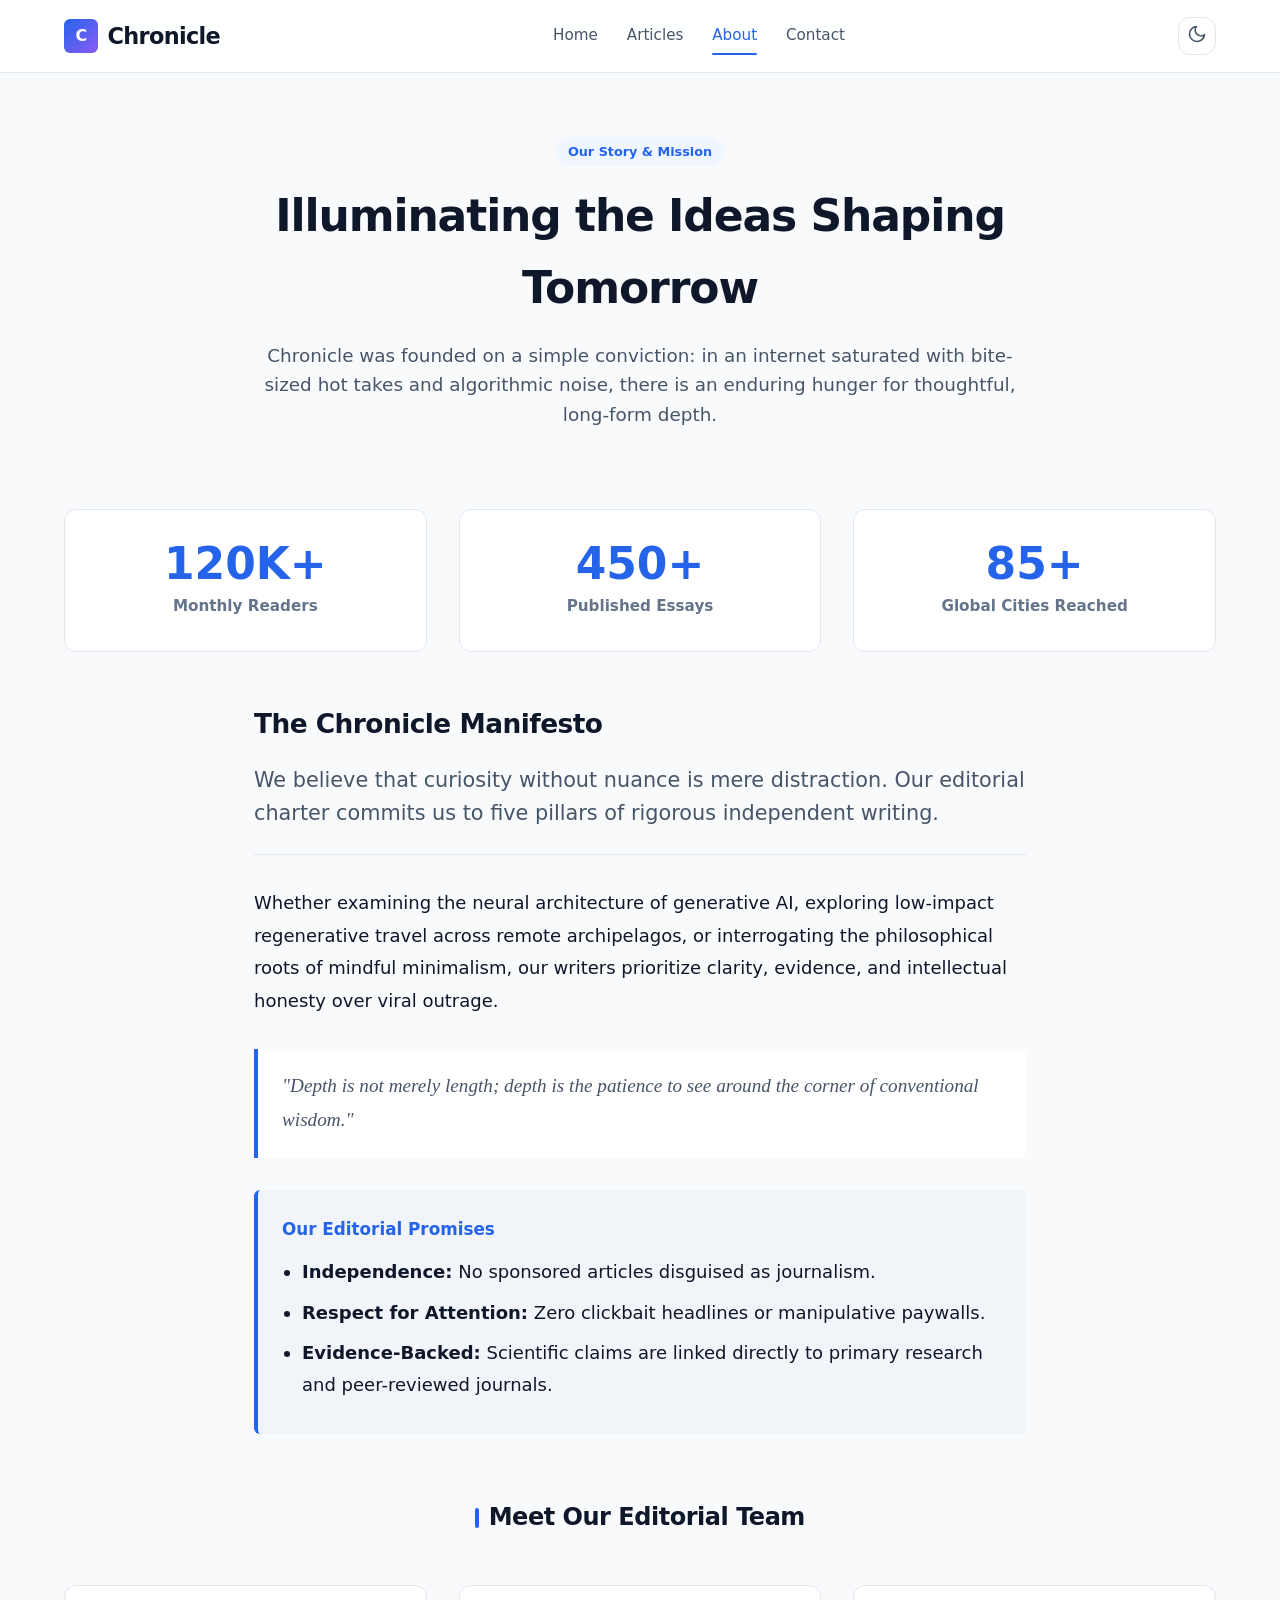
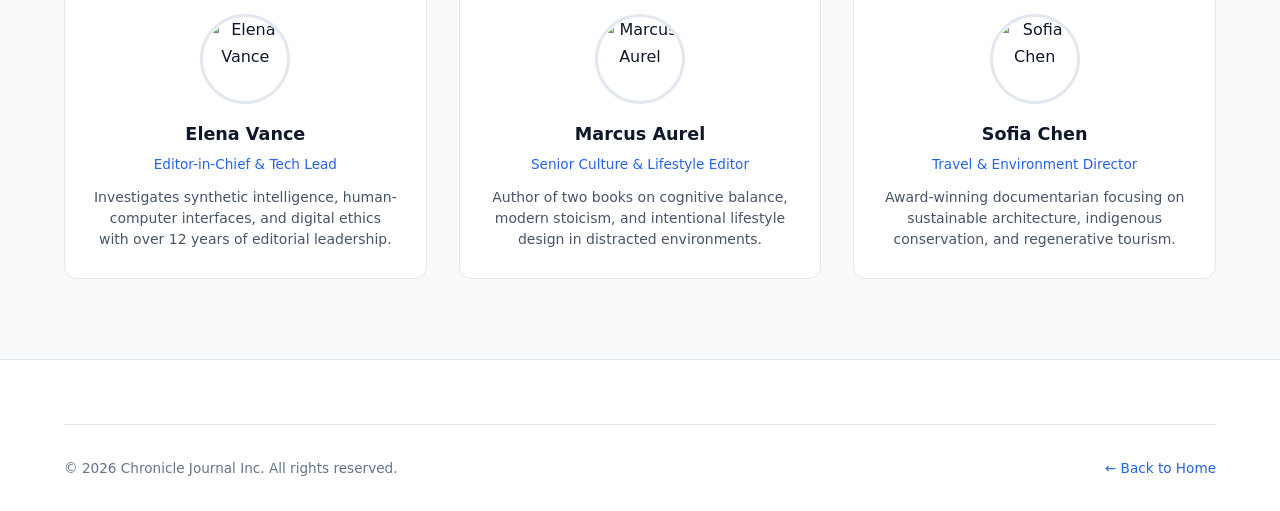
==== about.html @ 24507520 "Initial commit: Chronicle general blog website" ====
<!DOCTYPE html>
<html lang="en" data-theme="light">
<head>
  <meta charset="UTF-8" />
  <meta name="viewport" content="width=device-width, initial-scale=1.0" />
  <title>About Us — Chronicle Journal</title>
  <link rel="stylesheet" href="css/style.css" />
</head>
<body>
  <!-- Header -->
  <header class="site-header">
    <div class="container header-inner">
      <a href="index.html" class="site-logo">
        <span class="logo-badge">C</span>
        <span>Chronicle</span>
      </a>

      <nav id="nav-menu" class="nav-menu">
        <a href="index.html" class="nav-link">Home</a>
        <a href="index.html#articles" class="nav-link">Articles</a>
        <a href="about.html" class="nav-link active">About</a>
        <a href="contact.html" class="nav-link">Contact</a>
      </nav>

      <div class="header-actions">
        <button id="theme-toggle" class="icon-btn" title="Toggle light/dark theme" aria-label="Toggle theme">
          <span class="theme-icon">
            <svg width="20" height="20" viewBox="0 0 24 24" fill="none" stroke="currentColor" stroke-width="2" stroke-linecap="round" stroke-linejoin="round">
              <path d="M21 12.79A9 9 0 1 1 11.21 3 7 7 0 0 0 21 12.79z"></path>
            </svg>
          </span>
        </button>

        <button id="mobile-menu-btn" class="icon-btn mobile-menu-toggle" aria-label="Toggle mobile menu">
          <svg width="20" height="20" viewBox="0 0 24 24" fill="none" stroke="currentColor" stroke-width="2" stroke-linecap="round" stroke-linejoin="round">
            <line x1="3" y1="12" x2="21" y2="12"></line>
            <line x1="3" y1="6" x2="21" y2="6"></line>
            <line x1="3" y1="18" x2="21" y2="18"></line>
          </svg>
        </button>
      </div>
    </div>
  </header>

  <main>
    <!-- Page Hero -->
    <section class="page-hero">
      <span class="category-badge">Our Story & Mission</span>
      <h1 class="page-hero-title">Illuminating the Ideas Shaping Tomorrow</h1>
      <p class="page-hero-subtitle">Chronicle was founded on a simple conviction: in an internet saturated with bite-sized hot takes and algorithmic noise, there is an enduring hunger for thoughtful, long-form depth.</p>
    </section>

    <!-- Stats Section -->
    <div class="container">
      <div class="about-grid">
        <div class="stat-card">
          <div class="stat-num">120K+</div>
          <div class="stat-label">Monthly Readers</div>
        </div>
        <div class="stat-card">
          <div class="stat-num">450+</div>
          <div class="stat-label">Published Essays</div>
        </div>
        <div class="stat-card">
          <div class="stat-num">85+</div>
          <div class="stat-label">Global Cities Reached</div>
        </div>
      </div>
    </div>

    <!-- Mission & Manifesto -->
    <section class="container" style="max-width: 820px; margin: 2rem auto 4rem;">
      <article class="article-prose">
        <h2>The Chronicle Manifesto</h2>
        <p class="lead">We believe that curiosity without nuance is mere distraction. Our editorial charter commits us to five pillars of rigorous independent writing.</p>
        
        <p>Whether examining the neural architecture of generative AI, exploring low-impact regenerative travel across remote archipelagos, or interrogating the philosophical roots of mindful minimalism, our writers prioritize clarity, evidence, and intellectual honesty over viral outrage.</p>

        <blockquote>
          "Depth is not merely length; depth is the patience to see around the corner of conventional wisdom."
        </blockquote>

        <div class="callout-box">
          <h4>Our Editorial Promises</h4>
          <ul>
            <li><strong>Independence:</strong> No sponsored articles disguised as journalism.</li>
            <li><strong>Respect for Attention:</strong> Zero clickbait headlines or manipulative paywalls.</li>
            <li><strong>Evidence-Backed:</strong> Scientific claims are linked directly to primary research and peer-reviewed journals.</li>
          </ul>
        </div>
      </article>
    </section>

    <!-- Team Section -->
    <section class="container" id="team">
      <div class="section-header" style="text-align: center; justify-content: center; margin-bottom: 2.5rem;">
        <h2 class="section-title">Meet Our Editorial Team</h2>
      </div>

      <div class="team-grid">
        <div class="team-card">
          <img class="team-avatar" src="https://images.unsplash.com/photo-1534528741775-53994a69daeb?w=200&auto=format&fit=crop&q=80" alt="Elena Vance" />
          <h3 class="team-name">Elena Vance</h3>
          <div class="team-role">Editor-in-Chief & Tech Lead</div>
          <p class="team-bio">Investigates synthetic intelligence, human-computer interfaces, and digital ethics with over 12 years of editorial leadership.</p>
        </div>

        <div class="team-card">
          <img class="team-avatar" src="https://images.unsplash.com/photo-1507003211169-0a1dd7228f2d?w=200&auto=format&fit=crop&q=80" alt="Marcus Aurel" />
          <h3 class="team-name">Marcus Aurel</h3>
          <div class="team-role">Senior Culture & Lifestyle Editor</div>
          <p class="team-bio">Author of two books on cognitive balance, modern stoicism, and intentional lifestyle design in distracted environments.</p>
        </div>

        <div class="team-card">
          <img class="team-avatar" src="https://images.unsplash.com/photo-1573496359142-b8d87734a5a2?w=200&auto=format&fit=crop&q=80" alt="Sofia Chen" />
          <h3 class="team-name">Sofia Chen</h3>
          <div class="team-role">Travel & Environment Director</div>
          <p class="team-bio">Award-winning documentarian focusing on sustainable architecture, indigenous conservation, and regenerative tourism.</p>
        </div>
      </div>
    </section>
  </main>

  <!-- Scroll to Top Floating Button -->
  <button id="scroll-top-btn" class="scroll-top-btn" title="Back to top" aria-label="Back to top">
    <svg width="20" height="20" viewBox="0 0 24 24" fill="none" stroke="currentColor" stroke-width="2.5" stroke-linecap="round" stroke-linejoin="round">
      <polyline points="18 15 12 9 6 15"></polyline>
    </svg>
  </button>

  <!-- Footer -->
  <footer class="site-footer">
    <div class="container">
      <div class="footer-bottom">
        <p>© 2026 Chronicle Journal Inc. All rights reserved.</p>
        <p><a href="index.html" style="color: var(--accent); font-weight: 500;">← Back to Home</a></p>
      </div>
    </div>
  </footer>

  <script src="js/posts-data.js"></script>
  <script src="js/app.js"></script>
</body>
</html>
---- css/style.css ----
/* ==========================================================================
   CHRONICLE - MODERN BLOG DESIGN SYSTEM & STYLESHEET
   ========================================================================== */

/* --------------------------------------------------------------------------
   1. CSS Custom Properties / Color Tokens
   -------------------------------------------------------------------------- */
:root {
  /* Light Theme (Default) */
  --bg-primary: #f8fafc;
  --bg-secondary: #ffffff;
  --bg-card: #ffffff;
  --bg-elevated: #f1f5f9;
  --bg-input: #ffffff;
  --bg-tag: #e2e8f0;
  
  --text-primary: #0f172a;
  --text-secondary: #475569;
  --text-muted: #64748b;
  --text-light: #94a3b8;
  
  --border-color: #e2e8f0;
  --border-subtle: #cbd5e1;
  --border-focus: #3b82f6;

  --accent: #2563eb;
  --accent-hover: #1d4ed8;
  --accent-subtle: #eff6ff;
  --accent-glow: rgba(37, 99, 235, 0.15);
  
  --success: #10b981;
  --warning: #f59e0b;

  --shadow-sm: 0 1px 2px 0 rgba(0, 0, 0, 0.05);
  --shadow-md: 0 4px 6px -1px rgba(0, 0, 0, 0.08), 0 2px 4px -2px rgba(0, 0, 0, 0.05);
  --shadow-lg: 0 10px 25px -3px rgba(0, 0, 0, 0.08), 0 4px 6px -4px rgba(0, 0, 0, 0.04);
  --shadow-hover: 0 20px 25px -5px rgba(0, 0, 0, 0.1), 0 8px 10px -6px rgba(0, 0, 0, 0.05);

  --font-sans: system-ui, -apple-system, BlinkMacSystemFont, 'Segoe UI', Roboto, Helvetica, Arial, sans-serif;
  --font-serif: 'Georgia', Cambria, 'Times New Roman', Times, serif;
  --font-mono: ui-monospace, SFMono-Regular, Menlo, Monaco, Consolas, monospace;

  --radius-sm: 6px;
  --radius-md: 12px;
  --radius-lg: 18px;
  --radius-full: 9999px;

  --transition-fast: 0.15s ease;
  --transition-normal: 0.25s ease;
}

[data-theme="dark"] {
  --bg-primary: #0b0f17;
  --bg-secondary: #111827;
  --bg-card: #141c2e;
  --bg-elevated: #1e293b;
  --bg-input: #1b2438;
  --bg-tag: #243048;

  --text-primary: #f8fafc;
  --text-secondary: #cbd5e1;
  --text-muted: #94a3b8;
  --text-light: #64748b;

  --border-color: #1e293b;
  --border-subtle: #334155;
  --border-focus: #60a5fa;

  --accent: #3b82f6;
  --accent-hover: #60a5fa;
  --accent-subtle: rgba(59, 130, 246, 0.15);
  --accent-glow: rgba(59, 130, 246, 0.25);

  --shadow-sm: 0 1px 2px 0 rgba(0, 0, 0, 0.4);
  --shadow-md: 0 4px 6px -1px rgba(0, 0, 0, 0.5);
  --shadow-lg: 0 10px 25px -3px rgba(0, 0, 0, 0.6);
  --shadow-hover: 0 20px 25px -5px rgba(0, 0, 0, 0.7);
}

/* --------------------------------------------------------------------------
   2. Reset & Base Typography
   -------------------------------------------------------------------------- */
*, *::before, *::after {
  box-sizing: border-box;
  margin: 0;
  padding: 0;
}

html {
  font-size: 16px;
  scroll-behavior: smooth;
}

body {
  font-family: var(--font-sans);
  background-color: var(--bg-primary);
  color: var(--text-primary);
  line-height: 1.65;
  min-height: 100vh;
  display: flex;
  flex-direction: column;
  transition: background-color var(--transition-normal), color var(--transition-normal);
  -webkit-font-smoothing: antialiased;
}

a {
  color: inherit;
  text-decoration: none;
  transition: color var(--transition-fast);
}

img {
  max-width: 100%;
  height: auto;
  display: block;
}

button, input, textarea {
  font-family: inherit;
  font-size: inherit;
  color: inherit;
}

/* Container */
.container {
  width: 100%;
  max-width: 1200px;
  margin-left: auto;
  margin-right: auto;
  padding-left: 1.5rem;
  padding-right: 1.5rem;
}

/* --------------------------------------------------------------------------
   3. Header & Navigation
   -------------------------------------------------------------------------- */
.reading-progress-container {
  position: fixed;
  top: 0;
  left: 0;
  width: 100%;
  height: 4px;
  background: transparent;
  z-index: 1001;
}

.reading-progress-bar {
  height: 100%;
  width: 0%;
  background: linear-gradient(90deg, var(--accent), #ec4899);
  transition: width 0.1s linear;
}

.site-header {
  position: sticky;
  top: 0;
  background: rgba(255, 255, 255, 0.85);
  backdrop-filter: blur(12px);
  -webkit-backdrop-filter: blur(12px);
  border-bottom: 1px solid var(--border-color);
  z-index: 1000;
  transition: background-color var(--transition-normal), border-color var(--transition-normal);
}

[data-theme="dark"] .site-header {
  background: rgba(11, 15, 23, 0.85);
}

.header-inner {
  display: flex;
  align-items: center;
  justify-content: space-between;
  height: 72px;
}

/* Logo */
.site-logo {
  display: flex;
  align-items: center;
  gap: 0.6rem;
  font-size: 1.4rem;
  font-weight: 800;
  letter-spacing: -0.03em;
  color: var(--text-primary);
}

.logo-badge {
  display: inline-flex;
  align-items: center;
  justify-content: center;
  width: 34px;
  height: 34px;
  background: linear-gradient(135deg, var(--accent), #8b5cf6);
  color: white;
  border-radius: var(--radius-sm);
  font-weight: 900;
  font-size: 1rem;
}

/* Nav Links */
.nav-menu {
  display: flex;
  align-items: center;
  gap: 1.8rem;
  list-style: none;
}

.nav-link {
  font-size: 0.95rem;
  font-weight: 500;
  color: var(--text-secondary);
  position: relative;
  padding: 0.4rem 0;
}

.nav-link:hover, .nav-link.active {
  color: var(--accent);
}

.nav-link.active::after {
  content: '';
  position: absolute;
  bottom: 0;
  left: 0;
  right: 0;
  height: 2px;
  background-color: var(--accent);
  border-radius: var(--radius-full);
}

/* Header Actions */
.header-actions {
  display: flex;
  align-items: center;
  gap: 0.9rem;
}

.icon-btn {
  background: var(--bg-card);
  border: 1px solid var(--border-color);
  color: var(--text-secondary);
  width: 38px;
  height: 38px;
  border-radius: var(--radius-md);
  display: inline-flex;
  align-items: center;
  justify-content: center;
  cursor: pointer;
  transition: all var(--transition-fast);
}

.icon-btn:hover {
  color: var(--text-primary);
  border-color: var(--border-subtle);
  background: var(--bg-elevated);
}

.mobile-menu-toggle {
  display: none;
}

/* --------------------------------------------------------------------------
   4. Hero Spotlight Section
   -------------------------------------------------------------------------- */
.hero-section {
  padding: 2.5rem 0 1.5rem;
}

.hero-card {
  background: var(--bg-card);
  border: 1px solid var(--border-color);
  border-radius: var(--radius-lg);
  overflow: hidden;
  display: grid;
  grid-template-columns: 1.2fr 1fr;
  box-shadow: var(--shadow-md);
  transition: box-shadow var(--transition-normal), transform var(--transition-normal);
}

.hero-card:hover {
  box-shadow: var(--shadow-hover);
}

.hero-img-wrap {
  position: relative;
  overflow: hidden;
  min-height: 380px;
}

.hero-img-wrap img {
  width: 100%;
  height: 100%;
  object-fit: cover;
  transition: transform 0.6s cubic-bezier(0.16, 1, 0.3, 1);
}

.hero-card:hover .hero-img-wrap img {
  transform: scale(1.03);
}

.hero-content {
  padding: 2.75rem;
  display: flex;
  flex-direction: column;
  justify-content: center;
}

.featured-pill {
  display: inline-flex;
  align-items: center;
  gap: 0.4rem;
  font-size: 0.75rem;
  text-transform: uppercase;
  letter-spacing: 0.08em;
  font-weight: 700;
  color: #ea580c;
  background: #ffedd5;
  padding: 0.25rem 0.65rem;
  border-radius: var(--radius-full);
  margin-bottom: 1rem;
  width: fit-content;
}

[data-theme="dark"] .featured-pill {
  color: #fdba74;
  background: rgba(234, 88, 12, 0.2);
}

.category-badge {
  display: inline-block;
  font-size: 0.8rem;
  font-weight: 600;
  padding: 0.25rem 0.75rem;
  border-radius: var(--radius-full);
  background: var(--accent-subtle);
  color: var(--accent);
  margin-bottom: 0.85rem;
  width: fit-content;
}

.hero-title {
  font-size: clamp(1.6rem, 2.5vw, 2.25rem);
  font-weight: 800;
  line-height: 1.25;
  letter-spacing: -0.02em;
  margin-bottom: 1rem;
  color: var(--text-primary);
}

.hero-title a:hover {
  color: var(--accent);
}

.hero-excerpt {
  font-size: 1.05rem;
  color: var(--text-secondary);
  line-height: 1.6;
  margin-bottom: 1.75rem;
}

/* Post Metadata */
.post-meta {
  display: flex;
  align-items: center;
  gap: 0.8rem;
  font-size: 0.875rem;
  color: var(--text-muted);
}

.author-avatar {
  width: 40px;
  height: 40px;
  border-radius: 50%;
  object-fit: cover;
}

.author-info {
  display: flex;
  flex-direction: column;
}

.author-name {
  font-weight: 600;
  color: var(--text-primary);
}

.meta-details {
  display: flex;
  align-items: center;
  gap: 0.5rem;
  font-size: 0.8rem;
}

.meta-dot {
  opacity: 0.6;
}

/* --------------------------------------------------------------------------
   5. Search & Category Filters
   -------------------------------------------------------------------------- */
.filter-section {
  padding: 1.5rem 0;
  border-bottom: 1px solid var(--border-color);
  margin-bottom: 2.5rem;
}

.filter-wrapper {
  display: flex;
  align-items: center;
  justify-content: space-between;
  flex-wrap: wrap;
  gap: 1.25rem;
}

.category-nav {
  display: flex;
  align-items: center;
  gap: 0.5rem;
  flex-wrap: wrap;
}

.category-tab {
  background: var(--bg-card);
  border: 1px solid var(--border-color);
  color: var(--text-secondary);
  padding: 0.45rem 1rem;
  border-radius: var(--radius-full);
  font-size: 0.875rem;
  font-weight: 500;
  cursor: pointer;
  transition: all var(--transition-fast);
}

.category-tab:hover {
  color: var(--text-primary);
  border-color: var(--border-subtle);
  background: var(--bg-elevated);
}

.category-tab.active {
  background: var(--accent);
  color: #ffffff;
  border-color: var(--accent);
  box-shadow: 0 4px 12px var(--accent-glow);
}

/* Search Box */
.search-box {
  position: relative;
  min-width: 280px;
  max-width: 340px;
  flex-grow: 1;
}

.search-box svg {
  position: absolute;
  left: 0.9rem;
  top: 50%;
  transform: translateY(-50%);
  color: var(--text-muted);
  pointer-events: none;
}

.search-input {
  width: 100%;
  padding: 0.55rem 1rem 0.55rem 2.4rem;
  border-radius: var(--radius-full);
  background: var(--bg-input);
  border: 1px solid var(--border-color);
  color: var(--text-primary);
  font-size: 0.9rem;
  outline: none;
  transition: border-color var(--transition-fast), box-shadow var(--transition-fast);
}

.search-input:focus {
  border-color: var(--border-focus);
  box-shadow: 0 0 0 3px var(--accent-glow);
}

/* --------------------------------------------------------------------------
   6. Main Content Layout (Grid + Sidebar)
   -------------------------------------------------------------------------- */
.main-layout {
  display: grid;
  grid-template-columns: 2.2fr 1fr;
  gap: 3rem;
  padding-bottom: 4rem;
}

.section-header {
  display: flex;
  align-items: center;
  justify-content: space-between;
  margin-bottom: 1.5rem;
}

.section-title {
  font-size: 1.5rem;
  font-weight: 800;
  letter-spacing: -0.02em;
  color: var(--text-primary);
  display: flex;
  align-items: center;
  gap: 0.6rem;
}

.section-title::before {
  content: '';
  display: inline-block;
  width: 4px;
  height: 20px;
  background: var(--accent);
  border-radius: 2px;
}

/* Article Cards Grid */
.posts-grid {
  display: grid;
  grid-template-columns: repeat(2, 1fr);
  gap: 1.75rem;
}

.post-card {
  background: var(--bg-card);
  border: 1px solid var(--border-color);
  border-radius: var(--radius-md);
  overflow: hidden;
  display: flex;
  flex-direction: column;
  box-shadow: var(--shadow-sm);
  transition: transform var(--transition-normal), box-shadow var(--transition-normal), border-color var(--transition-normal);
}

.post-card:hover {
  transform: translateY(-4px);
  box-shadow: var(--shadow-hover);
  border-color: var(--border-subtle);
}

.card-img-wrap {
  position: relative;
  aspect-ratio: 16 / 10;
  overflow: hidden;
}

.card-img-wrap img {
  width: 100%;
  height: 100%;
  object-fit: cover;
  transition: transform 0.5s ease;
}

.post-card:hover .card-img-wrap img {
  transform: scale(1.04);
}

.card-bookmark-btn {
  position: absolute;
  top: 0.8rem;
  right: 0.8rem;
  background: rgba(15, 23, 42, 0.65);
  backdrop-filter: blur(4px);
  color: #ffffff;
  border: none;
  width: 32px;
  height: 32px;
  border-radius: 50%;
  display: flex;
  align-items: center;
  justify-content: center;
  cursor: pointer;
  transition: all var(--transition-fast);
}

.card-bookmark-btn:hover {
  background: rgba(15, 23, 42, 0.9);
  transform: scale(1.1);
}

.card-bookmark-btn.bookmarked {
  color: #f59e0b;
  background: rgba(15, 23, 42, 0.9);
}

.card-body {
  padding: 1.4rem;
  display: flex;
  flex-direction: column;
  flex-grow: 1;
}

.card-title {
  font-size: 1.2rem;
  font-weight: 700;
  line-height: 1.35;
  margin: 0.6rem 0 0.6rem;
  color: var(--text-primary);
}

.card-title a:hover {
  color: var(--accent);
}

.card-excerpt {
  font-size: 0.92rem;
  color: var(--text-secondary);
  line-height: 1.55;
  margin-bottom: 1.25rem;
  flex-grow: 1;
  display: -webkit-box;
  -webkit-line-clamp: 3;
  -webkit-box-orient: vertical;
  overflow: hidden;
}

.card-footer {
  display: flex;
  align-items: center;
  justify-content: space-between;
  padding-top: 1rem;
  border-top: 1px solid var(--border-color);
}

.card-author {
  display: flex;
  align-items: center;
  gap: 0.6rem;
}

.card-author img {
  width: 30px;
  height: 30px;
  border-radius: 50%;
  object-fit: cover;
}

.card-author-name {
  font-size: 0.825rem;
  font-weight: 600;
  color: var(--text-primary);
}

.card-date {
  font-size: 0.775rem;
  color: var(--text-muted);
}

/* Empty State */
.empty-state {
  grid-column: 1 / -1;
  text-align: center;
  padding: 4rem 2rem;
  background: var(--bg-card);
  border: 1px dashed var(--border-color);
  border-radius: var(--radius-md);
}

.empty-state h3 {
  font-size: 1.25rem;
  margin-bottom: 0.5rem;
}

.empty-state p {
  color: var(--text-muted);
}

/* --------------------------------------------------------------------------
   7. Sidebar Widgets
   -------------------------------------------------------------------------- */
.sidebar {
  display: flex;
  flex-direction: column;
  gap: 2rem;
}

.widget {
  background: var(--bg-card);
  border: 1px solid var(--border-color);
  border-radius: var(--radius-md);
  padding: 1.5rem;
  box-shadow: var(--shadow-sm);
}

.widget-title {
  font-size: 1.1rem;
  font-weight: 700;
  margin-bottom: 1.2rem;
  padding-bottom: 0.6rem;
  border-bottom: 1px solid var(--border-color);
  color: var(--text-primary);
  display: flex;
  align-items: center;
  justify-content: space-between;
}

/* Trending List */
.trending-list {
  list-style: none;
  display: flex;
  flex-direction: column;
  gap: 1rem;
}

.trending-item {
  display: flex;
  gap: 1rem;
  align-items: flex-start;
}

.trending-num {
  font-size: 1.3rem;
  font-weight: 800;
  color: var(--accent);
  opacity: 0.8;
  line-height: 1;
  min-width: 24px;
}

.trending-text h4 {
  font-size: 0.92rem;
  font-weight: 600;
  line-height: 1.35;
  margin-bottom: 0.3rem;
}

.trending-text h4 a:hover {
  color: var(--accent);
}

.trending-text span {
  font-size: 0.775rem;
  color: var(--text-muted);
}

/* Tags Cloud */
.tags-cloud {
  display: flex;
  flex-wrap: wrap;
  gap: 0.5rem;
}

.tag-badge {
  background: var(--bg-tag);
  color: var(--text-secondary);
  font-size: 0.8rem;
  font-weight: 500;
  padding: 0.3rem 0.75rem;
  border-radius: var(--radius-full);
  transition: all var(--transition-fast);
  cursor: pointer;
}

.tag-badge:hover {
  background: var(--accent);
  color: #ffffff;
}

/* Newsletter Box */
.newsletter-widget {
  background: linear-gradient(135deg, rgba(37, 99, 235, 0.08), rgba(139, 92, 246, 0.08));
  border: 1px solid rgba(37, 99, 235, 0.2);
}

.newsletter-widget h3 {
  font-size: 1.15rem;
  font-weight: 700;
  margin-bottom: 0.5rem;
}

.newsletter-widget p {
  font-size: 0.875rem;
  color: var(--text-secondary);
  margin-bottom: 1.25rem;
}

.newsletter-form {
  display: flex;
  flex-direction: column;
  gap: 0.6rem;
}

.newsletter-input {
  width: 100%;
  padding: 0.65rem 1rem;
  border-radius: var(--radius-sm);
  background: var(--bg-input);
  border: 1px solid var(--border-color);
  font-size: 0.9rem;
  outline: none;
}

.newsletter-input:focus {
  border-color: var(--border-focus);
}

.btn-primary {
  display: inline-flex;
  align-items: center;
  justify-content: center;
  gap: 0.5rem;
  background: var(--accent);
  color: #ffffff;
  border: none;
  font-weight: 600;
  padding: 0.65rem 1.25rem;
  border-radius: var(--radius-sm);
  cursor: pointer;
  transition: background var(--transition-fast), transform var(--transition-fast);
}

.btn-primary:hover {
  background: var(--accent-hover);
  transform: translateY(-1px);
}

/* --------------------------------------------------------------------------
   8. Single Post Page Layout
   -------------------------------------------------------------------------- */
.post-header-section {
  padding: 3rem 0 1.5rem;
  max-width: 820px;
  margin: 0 auto;
  text-align: center;
}

.breadcrumbs {
  display: flex;
  align-items: center;
  justify-content: center;
  gap: 0.5rem;
  font-size: 0.85rem;
  color: var(--text-muted);
  margin-bottom: 1.25rem;
}

.breadcrumbs a:hover {
  color: var(--accent);
}

.post-full-title {
  font-size: clamp(2rem, 3.5vw, 3rem);
  font-weight: 800;
  line-height: 1.2;
  letter-spacing: -0.025em;
  margin-bottom: 1.25rem;
  color: var(--text-primary);
}

.post-meta-centered {
  display: flex;
  align-items: center;
  justify-content: center;
  gap: 1.25rem;
  flex-wrap: wrap;
  margin-top: 1.5rem;
}

.post-cover-wrap {
  max-width: 1000px;
  margin: 1.5rem auto 3rem;
}

.post-cover-img {
  width: 100%;
  max-height: 520px;
  object-fit: cover;
  border-radius: var(--radius-lg);
  box-shadow: var(--shadow-lg);
}

.cover-caption {
  font-size: 0.85rem;
  color: var(--text-muted);
  text-align: center;
  margin-top: 0.75rem;
  font-style: italic;
}

/* Article Body Layout */
.post-body-layout {
  display: grid;
  grid-template-columns: 240px 1fr;
  gap: 3.5rem;
  max-width: 1040px;
  margin: 0 auto;
  padding-bottom: 4rem;
}

.post-sidebar-sticky {
  position: sticky;
  top: 96px;
  height: fit-content;
  display: flex;
  flex-direction: column;
  gap: 1.5rem;
}

.toc-card {
  background: var(--bg-card);
  border: 1px solid var(--border-color);
  border-radius: var(--radius-md);
  padding: 1.25rem;
}

.toc-title {
  font-size: 0.9rem;
  text-transform: uppercase;
  letter-spacing: 0.05em;
  font-weight: 700;
  color: var(--text-muted);
  margin-bottom: 0.85rem;
}

.toc-list {
  list-style: none;
  display: flex;
  flex-direction: column;
  gap: 0.6rem;
  font-size: 0.875rem;
}

.toc-list a {
  color: var(--text-secondary);
  display: block;
  padding: 0.2rem 0;
  border-left: 2px solid transparent;
  padding-left: 0.6rem;
}

.toc-list a:hover, .toc-list a.active {
  color: var(--accent);
  border-left-color: var(--accent);
}

.share-stack {
  display: flex;
  flex-direction: column;
  gap: 0.5rem;
}

.share-btn {
  display: flex;
  align-items: center;
  gap: 0.6rem;
  background: var(--bg-card);
  border: 1px solid var(--border-color);
  padding: 0.5rem 0.85rem;
  border-radius: var(--radius-sm);
  font-size: 0.825rem;
  font-weight: 500;
  color: var(--text-secondary);
  cursor: pointer;
  transition: all var(--transition-fast);
}

.share-btn:hover {
  background: var(--bg-elevated);
  color: var(--text-primary);
  border-color: var(--border-subtle);
}

/* Article Prose Typography */
.article-prose {
  font-size: 1.125rem;
  line-height: 1.8;
  color: var(--text-primary);
}

.article-prose p {
  margin-bottom: 1.5rem;
}

.article-prose .lead {
  font-size: 1.3rem;
  font-weight: 400;
  line-height: 1.6;
  color: var(--text-secondary);
  border-bottom: 1px solid var(--border-color);
  padding-bottom: 1.5rem;
  margin-bottom: 2rem;
}

.article-prose h2 {
  font-size: 1.65rem;
  font-weight: 700;
  letter-spacing: -0.02em;
  margin: 2.25rem 0 1rem;
  color: var(--text-primary);
  scroll-margin-top: 90px;
}

.article-prose h3 {
  font-size: 1.35rem;
  font-weight: 600;
  margin: 1.75rem 0 0.75rem;
}

.article-prose blockquote {
  border-left: 4px solid var(--accent);
  padding: 1.25rem 1.5rem;
  margin: 2rem 0;
  background: var(--bg-card);
  border-radius: 0 var(--radius-sm) var(--radius-sm) 0;
  font-style: italic;
  font-family: var(--font-serif);
  font-size: 1.2rem;
  color: var(--text-secondary);
}

.article-prose blockquote cite {
  display: block;
  font-size: 0.875rem;
  font-family: var(--font-sans);
  font-style: normal;
  color: var(--text-muted);
  margin-top: 0.5rem;
}

.article-prose ul, .article-prose ol {
  margin: 1.25rem 0 1.5rem 1.5rem;
}

.article-prose li {
  margin-bottom: 0.5rem;
}

.callout-box {
  background: var(--bg-elevated);
  border-left: 4px solid var(--accent);
  border-radius: var(--radius-sm);
  padding: 1.5rem;
  margin: 2rem 0;
}

.callout-box h4 {
  font-size: 1.05rem;
  margin-bottom: 0.75rem;
  color: var(--accent);
}

.callout-box ul {
  margin: 0 0 0 1.25rem;
}

/* Post Tags & Author Box */
.post-tags-row {
  display: flex;
  gap: 0.5rem;
  flex-wrap: wrap;
  padding: 2rem 0;
  border-top: 1px solid var(--border-color);
  border-bottom: 1px solid var(--border-color);
  margin-top: 3rem;
}

.author-bio-box {
  display: flex;
  gap: 1.5rem;
  background: var(--bg-card);
  border: 1px solid var(--border-color);
  border-radius: var(--radius-md);
  padding: 1.75rem;
  margin: 2.5rem 0;
}

.author-bio-avatar {
  width: 72px;
  height: 72px;
  border-radius: 50%;
  object-fit: cover;
  flex-shrink: 0;
}

.author-bio-info h4 {
  font-size: 1.15rem;
  font-weight: 700;
  margin-bottom: 0.25rem;
}

.author-bio-role {
  font-size: 0.85rem;
  color: var(--accent);
  font-weight: 500;
  margin-bottom: 0.6rem;
}

.author-bio-desc {
  font-size: 0.95rem;
  color: var(--text-secondary);
  line-height: 1.5;
}

/* --------------------------------------------------------------------------
   9. Comments Section
   -------------------------------------------------------------------------- */
.comments-section {
  margin-top: 3rem;
  padding-top: 2.5rem;
  border-top: 1px solid var(--border-color);
}

.comments-header {
  display: flex;
  align-items: center;
  justify-content: space-between;
  margin-bottom: 2rem;
}

.comments-list {
  display: flex;
  flex-direction: column;
  gap: 1.5rem;
  margin-bottom: 2.5rem;
}

.comment-item {
  display: flex;
  gap: 1rem;
  background: var(--bg-card);
  border: 1px solid var(--border-color);
  border-radius: var(--radius-md);
  padding: 1.25rem;
}

.comment-avatar {
  width: 44px;
  height: 44px;
  border-radius: 50%;
  object-fit: cover;
  flex-shrink: 0;
}

.comment-content {
  flex-grow: 1;
}

.comment-meta {
  display: flex;
  align-items: center;
  gap: 0.75rem;
  margin-bottom: 0.4rem;
}

.comment-author-name {
  font-weight: 600;
  font-size: 0.95rem;
  color: var(--text-primary);
}

.comment-date {
  font-size: 0.8rem;
  color: var(--text-muted);
}

.comment-text {
  font-size: 0.95rem;
  color: var(--text-secondary);
  line-height: 1.5;
}

/* Comment Form */
.comment-form {
  background: var(--bg-card);
  border: 1px solid var(--border-color);
  border-radius: var(--radius-md);
  padding: 1.75rem;
}

.form-title {
  font-size: 1.2rem;
  font-weight: 700;
  margin-bottom: 1.25rem;
}

.form-group {
  margin-bottom: 1.25rem;
}

.form-label {
  display: block;
  font-size: 0.85rem;
  font-weight: 600;
  margin-bottom: 0.4rem;
  color: var(--text-secondary);
}

.form-input, .form-textarea {
  width: 100%;
  padding: 0.65rem 1rem;
  border-radius: var(--radius-sm);
  background: var(--bg-input);
  border: 1px solid var(--border-color);
  color: var(--text-primary);
  font-size: 0.95rem;
  outline: none;
  transition: border-color var(--transition-fast);
}

.form-input:focus, .form-textarea:focus {
  border-color: var(--border-focus);
}

.form-textarea {
  resize: vertical;
  min-height: 110px;
}

/* --------------------------------------------------------------------------
   10. About & Contact Pages
   -------------------------------------------------------------------------- */
.page-hero {
  padding: 4rem 0 2rem;
  text-align: center;
  max-width: 760px;
  margin: 0 auto;
}

.page-hero-title {
  font-size: clamp(2rem, 3.5vw, 2.75rem);
  font-weight: 800;
  letter-spacing: -0.025em;
  margin-bottom: 1rem;
}

.page-hero-subtitle {
  font-size: 1.15rem;
  color: var(--text-secondary);
  line-height: 1.6;
}

.about-grid {
  display: grid;
  grid-template-columns: repeat(3, 1fr);
  gap: 2rem;
  margin: 3rem 0;
}

.stat-card {
  background: var(--bg-card);
  border: 1px solid var(--border-color);
  border-radius: var(--radius-md);
  padding: 2rem;
  text-align: center;
}

.stat-num {
  font-size: 2.75rem;
  font-weight: 800;
  color: var(--accent);
  line-height: 1;
  margin-bottom: 0.5rem;
}

.stat-label {
  color: var(--text-muted);
  font-weight: 600;
  font-size: 0.95rem;
}

.team-grid {
  display: grid;
  grid-template-columns: repeat(3, 1fr);
  gap: 2rem;
  margin: 3rem 0 5rem;
}

.team-card {
  background: var(--bg-card);
  border: 1px solid var(--border-color);
  border-radius: var(--radius-md);
  padding: 1.75rem;
  text-align: center;
  display: flex;
  flex-direction: column;
  align-items: center;
}

.team-avatar {
  width: 90px;
  height: 90px;
  border-radius: 50%;
  object-fit: cover;
  margin-bottom: 1rem;
  border: 3px solid var(--border-color);
}

.team-name {
  font-size: 1.1rem;
  font-weight: 700;
  margin-bottom: 0.2rem;
}

.team-role {
  color: var(--accent);
  font-size: 0.85rem;
  font-weight: 500;
  margin-bottom: 0.75rem;
}

.team-bio {
  font-size: 0.875rem;
  color: var(--text-secondary);
  line-height: 1.5;
}

/* Contact Layout */
.contact-layout {
  display: grid;
  grid-template-columns: 1.2fr 1fr;
  gap: 3.5rem;
  margin: 3rem 0 5rem;
}

.faq-accordion {
  display: flex;
  flex-direction: column;
  gap: 1rem;
}

.faq-item {
  background: var(--bg-card);
  border: 1px solid var(--border-color);
  border-radius: var(--radius-md);
  overflow: hidden;
}

.faq-question {
  width: 100%;
  padding: 1.2rem;
  display: flex;
  align-items: center;
  justify-content: space-between;
  background: none;
  border: none;
  text-align: left;
  font-size: 1rem;
  font-weight: 600;
  cursor: pointer;
  color: var(--text-primary);
}

.faq-question svg {
  transition: transform var(--transition-fast);
}

.faq-item.open .faq-question svg {
  transform: rotate(180deg);
}

.faq-answer {
  max-height: 0;
  overflow: hidden;
  transition: max-height 0.3s ease, padding 0.3s ease;
  padding: 0 1.2rem;
  color: var(--text-secondary);
  font-size: 0.95rem;
  line-height: 1.6;
}

.faq-item.open .faq-answer {
  max-height: 200px;
  padding: 0 1.2rem 1.2rem;
}

/* --------------------------------------------------------------------------
   11. Toast Notifications & Floating Scroll Top
   -------------------------------------------------------------------------- */
.toast {
  position: fixed;
  bottom: 2rem;
  right: 2rem;
  background: #0f172a;
  color: #ffffff;
  padding: 0.85rem 1.4rem;
  border-radius: var(--radius-md);
  box-shadow: var(--shadow-lg);
  font-size: 0.9rem;
  font-weight: 500;
  display: flex;
  align-items: center;
  gap: 0.6rem;
  transform: translateY(100px);
  opacity: 0;
  transition: all 0.3s cubic-bezier(0.16, 1, 0.3, 1);
  z-index: 2000;
}

.toast.show {
  transform: translateY(0);
  opacity: 1;
}

.scroll-top-btn {
  position: fixed;
  bottom: 2rem;
  right: 2rem;
  width: 44px;
  height: 44px;
  background: var(--accent);
  color: #ffffff;
  border: none;
  border-radius: 50%;
  display: flex;
  align-items: center;
  justify-content: center;
  cursor: pointer;
  box-shadow: var(--shadow-md);
  opacity: 0;
  pointer-events: none;
  transform: translateY(20px);
  transition: all var(--transition-fast);
  z-index: 999;
}

.scroll-top-btn.visible {
  opacity: 1;
  pointer-events: auto;
  transform: translateY(0);
}

.scroll-top-btn:hover {
  background: var(--accent-hover);
  transform: translateY(-3px);
}

/* --------------------------------------------------------------------------
   12. Footer
   -------------------------------------------------------------------------- */
.site-footer {
  margin-top: auto;
  background: var(--bg-card);
  border-top: 1px solid var(--border-color);
  padding: 4rem 0 2rem;
}

.footer-grid {
  display: grid;
  grid-template-columns: 2fr 1fr 1fr 1fr;
  gap: 3rem;
  margin-bottom: 3rem;
}

.footer-brand p {
  color: var(--text-secondary);
  font-size: 0.925rem;
  margin: 1rem 0 1.5rem;
  max-width: 320px;
}

.social-links {
  display: flex;
  gap: 0.8rem;
}

.social-link {
  width: 36px;
  height: 36px;
  background: var(--bg-elevated);
  border: 1px solid var(--border-color);
  border-radius: 50%;
  display: flex;
  align-items: center;
  justify-content: center;
  color: var(--text-secondary);
  transition: all var(--transition-fast);
}

.social-link:hover {
  background: var(--accent);
  color: #ffffff;
  border-color: var(--accent);
}

.footer-col h4 {
  font-size: 0.95rem;
  font-weight: 700;
  margin-bottom: 1.25rem;
  color: var(--text-primary);
}

.footer-links {
  list-style: none;
  display: flex;
  flex-direction: column;
  gap: 0.65rem;
}

.footer-links a {
  font-size: 0.9rem;
  color: var(--text-secondary);
}

.footer-links a:hover {
  color: var(--accent);
}

.footer-bottom {
  padding-top: 2rem;
  border-top: 1px solid var(--border-color);
  display: flex;
  align-items: center;
  justify-content: space-between;
  font-size: 0.85rem;
  color: var(--text-muted);
}

/* --------------------------------------------------------------------------
   13. Responsive Media Queries
   -------------------------------------------------------------------------- */
@media (max-width: 992px) {
  .hero-card {
    grid-template-columns: 1fr;
  }
  
  .hero-img-wrap {
    min-height: 280px;
  }

  .main-layout {
    grid-template-columns: 1fr;
  }

  .post-body-layout {
    grid-template-columns: 1fr;
  }

  .post-sidebar-sticky {
    position: static;
  }

  .footer-grid {
    grid-template-columns: 1fr 1fr;
  }

  .contact-layout {
    grid-template-columns: 1fr;
  }

  .about-grid, .team-grid {
    grid-template-columns: 1fr;
  }
}

@media (max-width: 768px) {
  .header-inner {
    height: 64px;
  }

  .nav-menu {
    position: fixed;
    top: 64px;
    left: 0;
    width: 100%;
    background: var(--bg-card);
    flex-direction: column;
    align-items: flex-start;
    padding: 1.5rem 2rem;
    gap: 1.2rem;
    border-bottom: 1px solid var(--border-color);
    box-shadow: var(--shadow-lg);
    transform: translateY(-150%);
    transition: transform var(--transition-normal);
    z-index: 999;
  }

  .nav-menu.open {
    transform: translateY(0);
  }

  .mobile-menu-toggle {
    display: inline-flex;
  }

  .posts-grid {
    grid-template-columns: 1fr;
  }

  .filter-wrapper {
    flex-direction: column;
    align-items: stretch;
  }

  .search-box {
    max-width: 100%;
  }

  .footer-grid {
    grid-template-columns: 1fr;
    gap: 2rem;
  }

  .footer-bottom {
    flex-direction: column;
    gap: 0.75rem;
    text-align: center;
  }
}
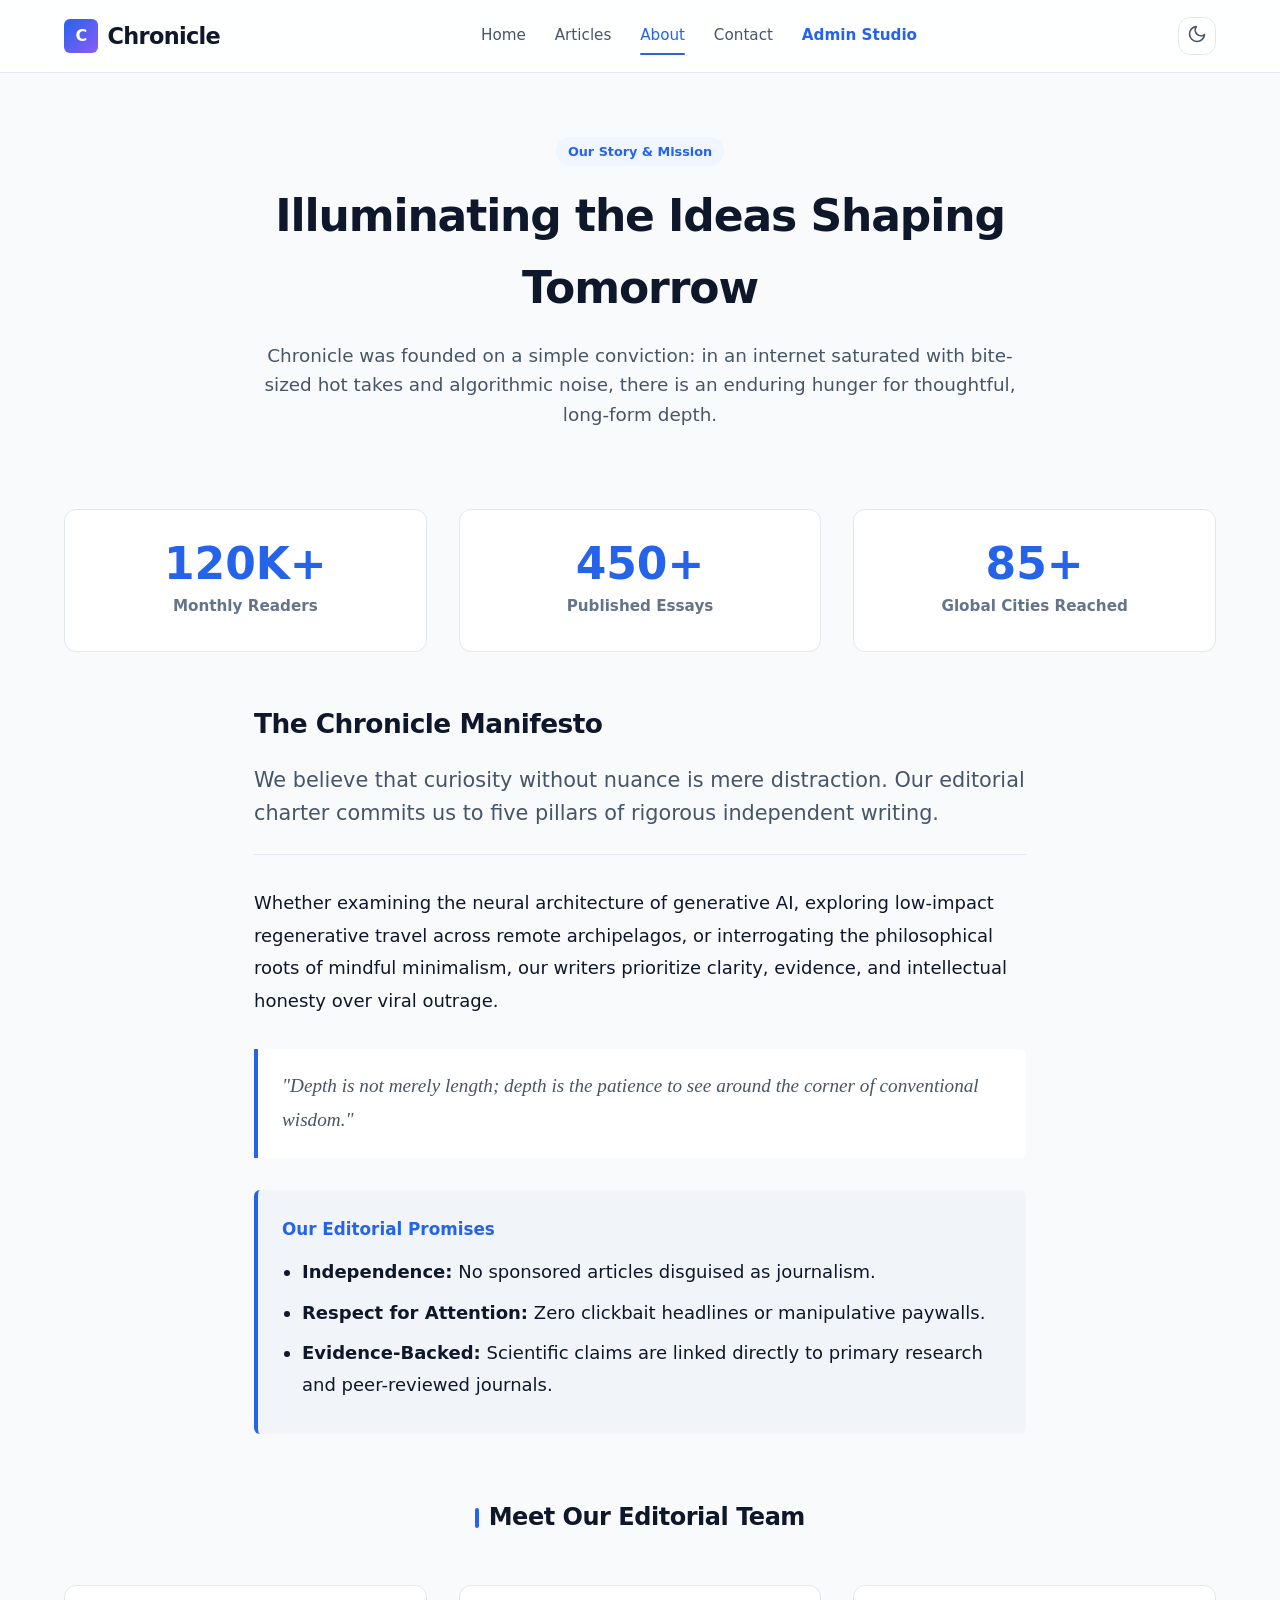
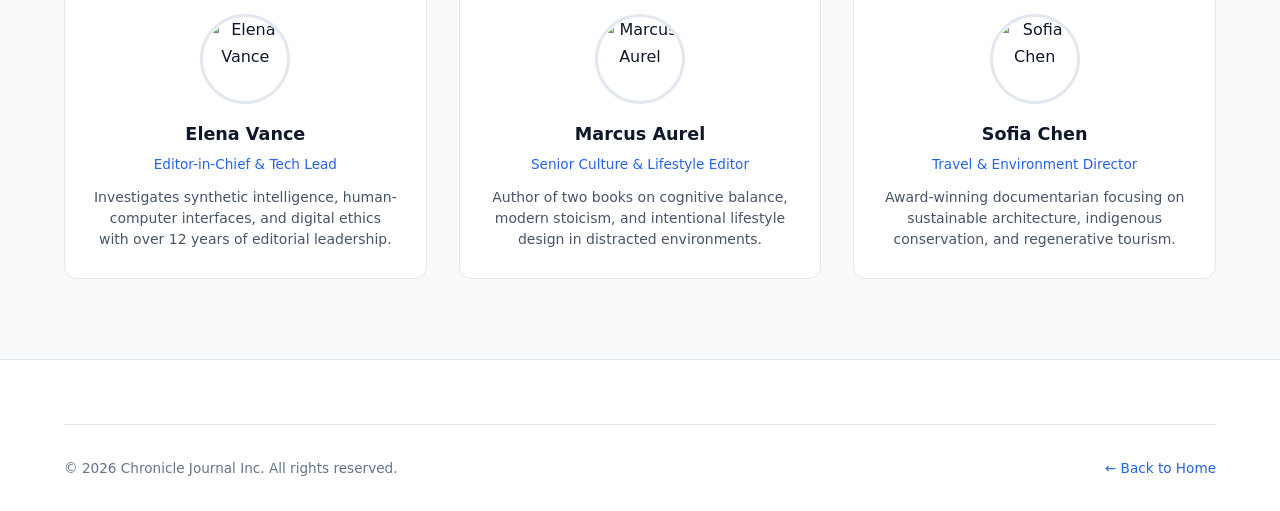
==== commit 66d579d7: "Add Admin Studio with keyword auto-generator and Vercel deployment pipeline" ====
--- a/about.html
+++ b/about.html
@@ -20,6 +20,7 @@
         <a href="index.html#articles" class="nav-link">Articles</a>
         <a href="about.html" class="nav-link active">About</a>
         <a href="contact.html" class="nav-link">Contact</a>
+        <a href="admin.html" class="nav-link" style="color: var(--accent); font-weight: 600;">Admin Studio</a>
       </nav>
 
       <div class="header-actions">
--- a/css/style.css
+++ b/css/style.css
@@ -1596,3 +1596,238 @@
     text-align: center;
   }
 }
+
+/* --------------------------------------------------------------------------
+   14. Admin Dashboard Styles
+   -------------------------------------------------------------------------- */
+.admin-header {
+  background: var(--bg-card);
+  border-bottom: 1px solid var(--border-color);
+  padding: 1.25rem 0;
+  margin-bottom: 2rem;
+}
+
+.admin-header-inner {
+  display: flex;
+  align-items: center;
+  justify-content: space-between;
+  flex-wrap: wrap;
+  gap: 1rem;
+}
+
+.admin-badge {
+  background: #f59e0b;
+  color: #000;
+  font-size: 0.75rem;
+  font-weight: 800;
+  padding: 0.2rem 0.6rem;
+  border-radius: var(--radius-full);
+  text-transform: uppercase;
+  margin-left: 0.5rem;
+}
+
+.admin-grid {
+  display: grid;
+  grid-template-columns: 1fr 1.2fr;
+  gap: 2rem;
+  margin-bottom: 3rem;
+}
+
+.admin-card {
+  background: var(--bg-card);
+  border: 1px solid var(--border-color);
+  border-radius: var(--radius-md);
+  padding: 1.75rem;
+  box-shadow: var(--shadow-sm);
+  margin-bottom: 1.5rem;
+}
+
+.admin-card-header {
+  display: flex;
+  align-items: center;
+  justify-content: space-between;
+  margin-bottom: 1.25rem;
+  padding-bottom: 0.75rem;
+  border-bottom: 1px solid var(--border-color);
+}
+
+.admin-card-title {
+  font-size: 1.2rem;
+  font-weight: 700;
+  color: var(--text-primary);
+  display: flex;
+  align-items: center;
+  gap: 0.5rem;
+}
+
+.status-pill {
+  display: inline-flex;
+  align-items: center;
+  gap: 0.35rem;
+  font-size: 0.75rem;
+  font-weight: 600;
+  padding: 0.2rem 0.6rem;
+  border-radius: var(--radius-full);
+}
+
+.status-pill.ready {
+  background: #dcfce7;
+  color: #166534;
+}
+
+[data-theme="dark"] .status-pill.ready {
+  background: rgba(34, 197, 94, 0.2);
+  color: #86efac;
+}
+
+.status-pill.pending {
+  background: #fef3c7;
+  color: #92400e;
+}
+
+[data-theme="dark"] .status-pill.pending {
+  background: rgba(245, 158, 11, 0.2);
+  color: #fde68a;
+}
+
+/* Pipeline Stepper */
+.stepper-container {
+  display: flex;
+  flex-direction: column;
+  gap: 0.85rem;
+  margin: 1.5rem 0;
+  padding: 1.25rem;
+  background: var(--bg-elevated);
+  border-radius: var(--radius-md);
+  border: 1px solid var(--border-color);
+}
+
+.step-item {
+  display: flex;
+  align-items: center;
+  gap: 0.75rem;
+  font-size: 0.9rem;
+  color: var(--text-muted);
+}
+
+.step-item.active {
+  color: var(--accent);
+  font-weight: 600;
+}
+
+.step-item.completed {
+  color: var(--success);
+  font-weight: 600;
+}
+
+.step-icon {
+  width: 22px;
+  height: 22px;
+  border-radius: 50%;
+  border: 2px solid currentColor;
+  display: flex;
+  align-items: center;
+  justify-content: center;
+  font-size: 0.75rem;
+  flex-shrink: 0;
+}
+
+.step-item.completed .step-icon {
+  background: var(--success);
+  color: white;
+  border-color: var(--success);
+}
+
+/* Post Preview in Admin */
+.article-preview-box {
+  border: 1px dashed var(--border-color);
+  border-radius: var(--radius-sm);
+  padding: 1.25rem;
+  margin-top: 1rem;
+  max-height: 480px;
+  overflow-y: auto;
+  background: var(--bg-primary);
+}
+
+.preview-cover-thumb {
+  width: 100%;
+  height: 180px;
+  object-fit: cover;
+  border-radius: var(--radius-sm);
+  margin-bottom: 1rem;
+}
+
+.btn-secondary {
+  display: inline-flex;
+  align-items: center;
+  justify-content: center;
+  gap: 0.5rem;
+  background: var(--bg-elevated);
+  color: var(--text-primary);
+  border: 1px solid var(--border-color);
+  font-weight: 600;
+  padding: 0.65rem 1.25rem;
+  border-radius: var(--radius-sm);
+  cursor: pointer;
+  transition: all var(--transition-fast);
+}
+
+.btn-secondary:hover {
+  background: var(--bg-card);
+  border-color: var(--border-subtle);
+}
+
+.btn-success {
+  background: #10b981;
+  color: white;
+}
+
+.btn-success:hover {
+  background: #059669;
+}
+
+.deploy-success-card {
+  display: none;
+  background: linear-gradient(135deg, rgba(16, 185, 129, 0.12), rgba(37, 99, 235, 0.12));
+  border: 1px solid var(--success);
+  border-radius: var(--radius-md);
+  padding: 1.5rem;
+  margin-top: 1.5rem;
+}
+
+.deploy-success-card.show {
+  display: block;
+}
+
+.posts-table {
+  width: 100%;
+  border-collapse: collapse;
+  margin-top: 1rem;
+  font-size: 0.9rem;
+}
+
+.posts-table th {
+  text-align: left;
+  padding: 0.75rem 1rem;
+  background: var(--bg-elevated);
+  border-bottom: 1px solid var(--border-color);
+  color: var(--text-muted);
+  font-weight: 600;
+}
+
+.posts-table td {
+  padding: 0.85rem 1rem;
+  border-bottom: 1px solid var(--border-color);
+  color: var(--text-primary);
+}
+
+.posts-table tr:hover td {
+  background: var(--bg-elevated);
+}
+
+@media (max-width: 992px) {
+  .admin-grid {
+    grid-template-columns: 1fr;
+  }
+}
+
